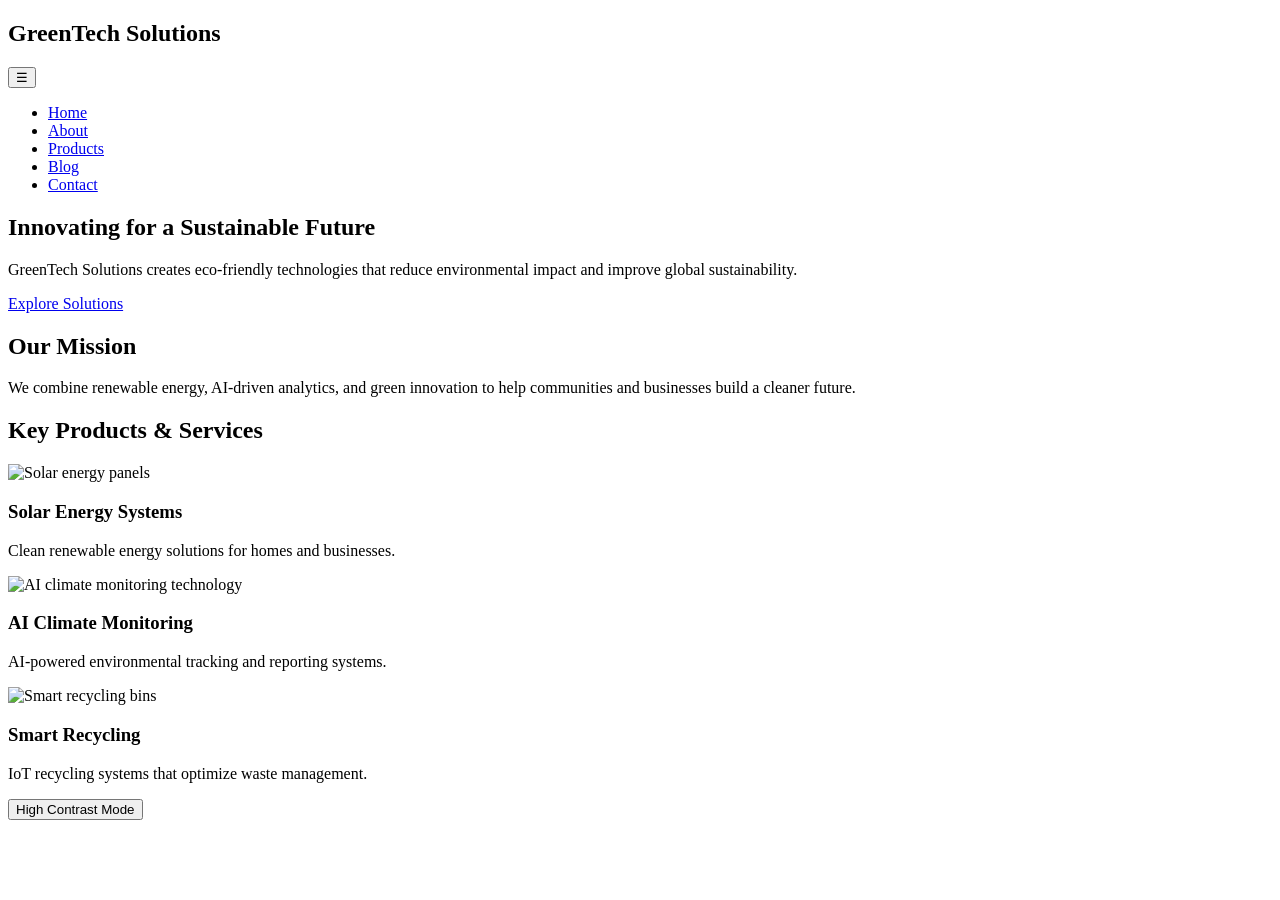
==== final/html/index.html @ 85e87ad6 "Final project" ====
<!DOCTYPE html>
<html lang="en">
<head>
  <meta charset="UTF-8">
  <meta name="viewport" content="width=device-width, initial-scale=1.0">
  <title>GreenTech Solutions</title>

  <link rel="stylesheet" href="css/style.css">
</head>

<body>

<header>
  <nav class="navbar">

    <h1 class="logo">GreenTech Solutions</h1>

    <button class="menu-toggle" aria-label="Toggle navigation">
      ☰
    </button>

    <ul class="nav-links">
      <li><a href="index.html">Home</a></li>
      <li><a href="about.html">About</a></li>
      <li><a href="products.html">Products</a></li>
      <li><a href="blog.html">Blog</a></li>
      <li><a href="contact.html">Contact</a></li>
    </ul>

  </nav>
</header>

<section class="hero">

  <div class="hero-content">
    <h2>Innovating for a Sustainable Future</h2>

    <p>
      GreenTech Solutions creates eco-friendly technologies that
      reduce environmental impact and improve global sustainability.
    </p>

    <a href="products.html" class="btn">Explore Solutions</a>
  </div>

</section>

<section class="mission">

  <h2>Our Mission</h2>

  <p>
    We combine renewable energy, AI-driven analytics, and green
    innovation to help communities and businesses build a cleaner future.
  </p>

</section>

<section class="services">

  <h2>Key Products & Services</h2>

  <div class="card-container">

    <div class="card">
      <img src="images/Harnessing-the-Sun.jpg"
           alt="Solar energy panels"
      >

      <h3>Solar Energy Systems</h3>

      <p>Clean renewable energy solutions for homes and businesses.</p>
    </div>

    <div class="card">
      <img src="images/climate.jpg"
           alt="AI climate monitoring technology"
      >

      <h3>AI Climate Monitoring</h3>

      <p>AI-powered environmental tracking and reporting systems.</p>
    </div>

    <div class="card">
      <img src="images/items-recycle.jpg"
           alt="Smart recycling bins"
      >

      <h3>Smart Recycling</h3>

      <p>IoT recycling systems that optimize waste management.</p>
    </div>

  </div>

</section>

<button id="contrastBtn">
  High Contrast Mode
</button>

<script src="js/script.js"></script>

</body>
</html>
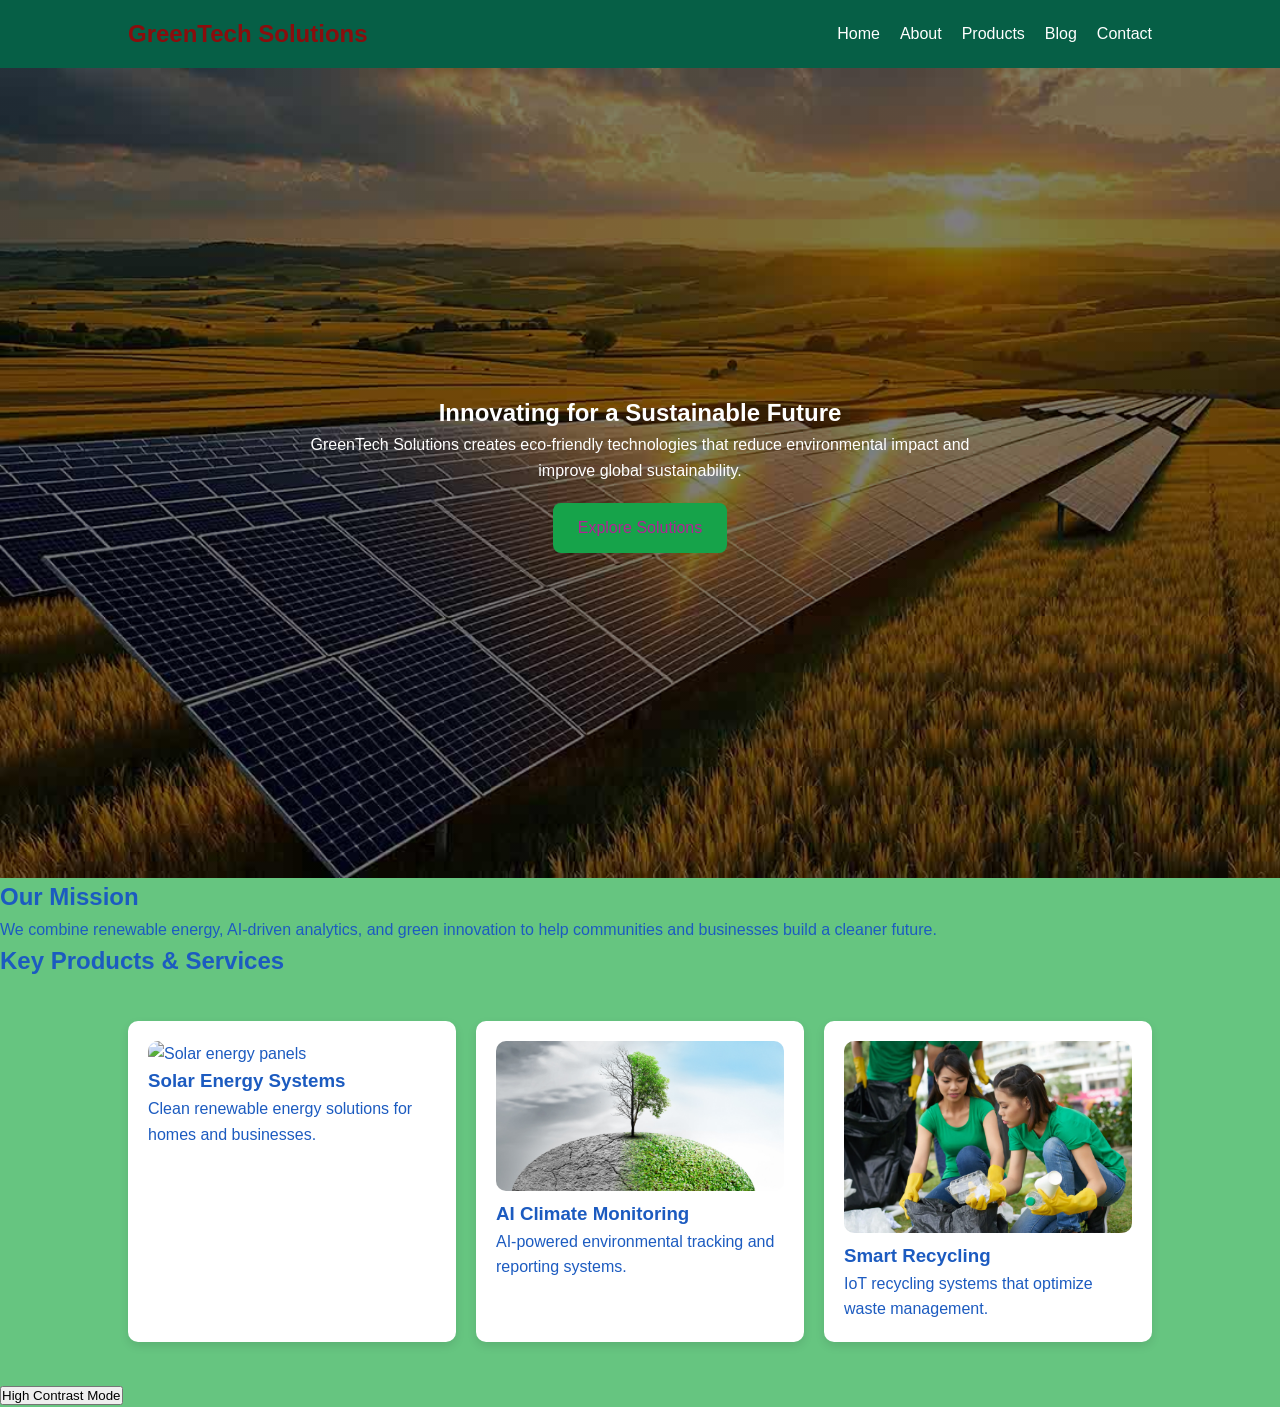
==== commit 8a3cf9df: "Final project" ====
--- a/final/html/index.html
+++ b/final/html/index.html
@@ -5,7 +5,7 @@
   <meta name="viewport" content="width=device-width, initial-scale=1.0">
   <title>GreenTech Solutions</title>
 
-  <link rel="stylesheet" href="css/style.css">
+  <link rel="stylesheet" href="../css/styles.css">
 </head>
 
 <body>
@@ -22,7 +22,7 @@
     <ul class="nav-links">
       <li><a href="index.html">Home</a></li>
       <li><a href="about.html">About</a></li>
-      <li><a href="products.html">Products</a></li>
+      <li><a href="greentech.html">Products</a></li>
       <li><a href="blog.html">Blog</a></li>
       <li><a href="contact.html">Contact</a></li>
     </ul>
@@ -40,7 +40,7 @@
       reduce environmental impact and improve global sustainability.
     </p>
 
-    <a href="products.html" class="btn">Explore Solutions</a>
+    <a href="greentech.html" class="btn">Explore Solutions</a>
   </div>
 
 </section>
@@ -63,7 +63,7 @@
   <div class="card-container">
 
     <div class="card">
-      <img src="images/Harnessing-the-Sun.jpg"
+      <img src="../images/Harnessing-Solar-Power.jpg"
            alt="Solar energy panels"
       >
 
@@ -73,7 +73,7 @@
     </div>
 
     <div class="card">
-      <img src="images/climate.jpg"
+      <img src="../images/climate.jpg"
            alt="AI climate monitoring technology"
       >
 
@@ -83,7 +83,7 @@
     </div>
 
     <div class="card">
-      <img src="images/items-recycle.jpg"
+      <img src="../images/items-recycle.jpg"
            alt="Smart recycling bins"
       >
 
@@ -100,7 +100,7 @@
   High Contrast Mode
 </button>
 
-<script src="js/script.js"></script>
+<script src="../javascript/script.js"></script>
 
 </body>
 </html>
--- a/final/css/styles.css
+++ b/final/css/styles.css
@@ -0,0 +1,153 @@
+* {
+  margin: 0;
+  padding: 0;
+  box-sizing: border-box;
+}
+
+body {
+  font-family: Arial, sans-serif;
+  background: #66c580;
+  color: #1c5bc0;
+  line-height: 1.6;
+}
+
+.navbar {
+  display: flex;
+  justify-content: space-between;
+  align-items: center;
+  background: #065f46;
+  padding: 15px 10%;
+}
+
+.logo {
+  color: rgb(138, 13, 13);
+}
+
+.nav-links {
+  display: flex;
+  list-style: none;
+  gap: 20px;
+}
+
+.nav-links a {
+  color: white;
+  text-decoration: none;
+}
+
+.menu-toggle {
+  display: none;
+}
+
+.hero {
+  height: 90vh;
+  display: flex;
+  justify-content: center;
+  align-items: center;
+  background:
+    linear-gradient(rgba(0,0,0,0.5),
+    rgba(0,0,0,0.5)),
+    url('../images/Harnessing-the-Sun.jpg');
+
+  background-size: cover;
+  color: white;
+  text-align: center;
+}
+
+.hero-content {
+  max-width: 700px;
+}
+
+.btn {
+  display: inline-block;
+  margin-top: 20px;
+  padding: 12px 25px;
+  background: #16a34a;
+  color: rgb(180, 34, 149);
+  text-decoration: none;
+  border-radius: 8px;
+}
+
+.card-container {
+  display: grid;
+  grid-template-columns:
+    repeat(auto-fit, minmax(250px, 1fr));
+
+  gap: 20px;
+  padding: 40px 10%;
+}
+
+.card {
+  background: white;
+  padding: 20px;
+  border-radius: 10px;
+  box-shadow: 0 4px 10px rgba(0,0,0,0.1);
+  transition: transform 0.3s;
+}
+
+.card:hover {
+  transform: translateY(-8px);
+}
+
+.card img {
+  width: 100%;
+  border-radius: 10px;
+}
+
+.page-header {
+  text-align: center;
+  padding: 50px 20px;
+  background: #eebd8e;
+}
+
+.timeline {
+  padding: 50px 10%;
+}
+
+.timeline-item {
+  border-left: 4px solid green;
+  padding-left: 20px;
+  margin-bottom: 20px;
+}
+
+.contact-container {
+  padding: 40px 10%;
+}
+
+form input,
+form textarea {
+  width: 100%;
+  padding: 15px;
+  margin-bottom: 15px;
+}
+
+.high-contrast {
+  background: rgb(10, 198, 255) !important;
+  color: rgb(189, 189, 91) !important;
+}
+
+@media (max-width: 768px) {
+
+  .nav-links {
+    display: none;
+    flex-direction: column;
+    width: 100%;
+    background: #065f46;
+    padding: 20px;
+  }
+
+  .nav-links.active {
+    display: flex;
+  }
+
+  .menu-toggle {
+    display: block;
+    background: none;
+    border: none;
+    color: rgb(255, 0, 149);
+    font-size: 2rem;
+  }
+
+  .hero h2 {
+    font-size: 2rem;
+  }
+}
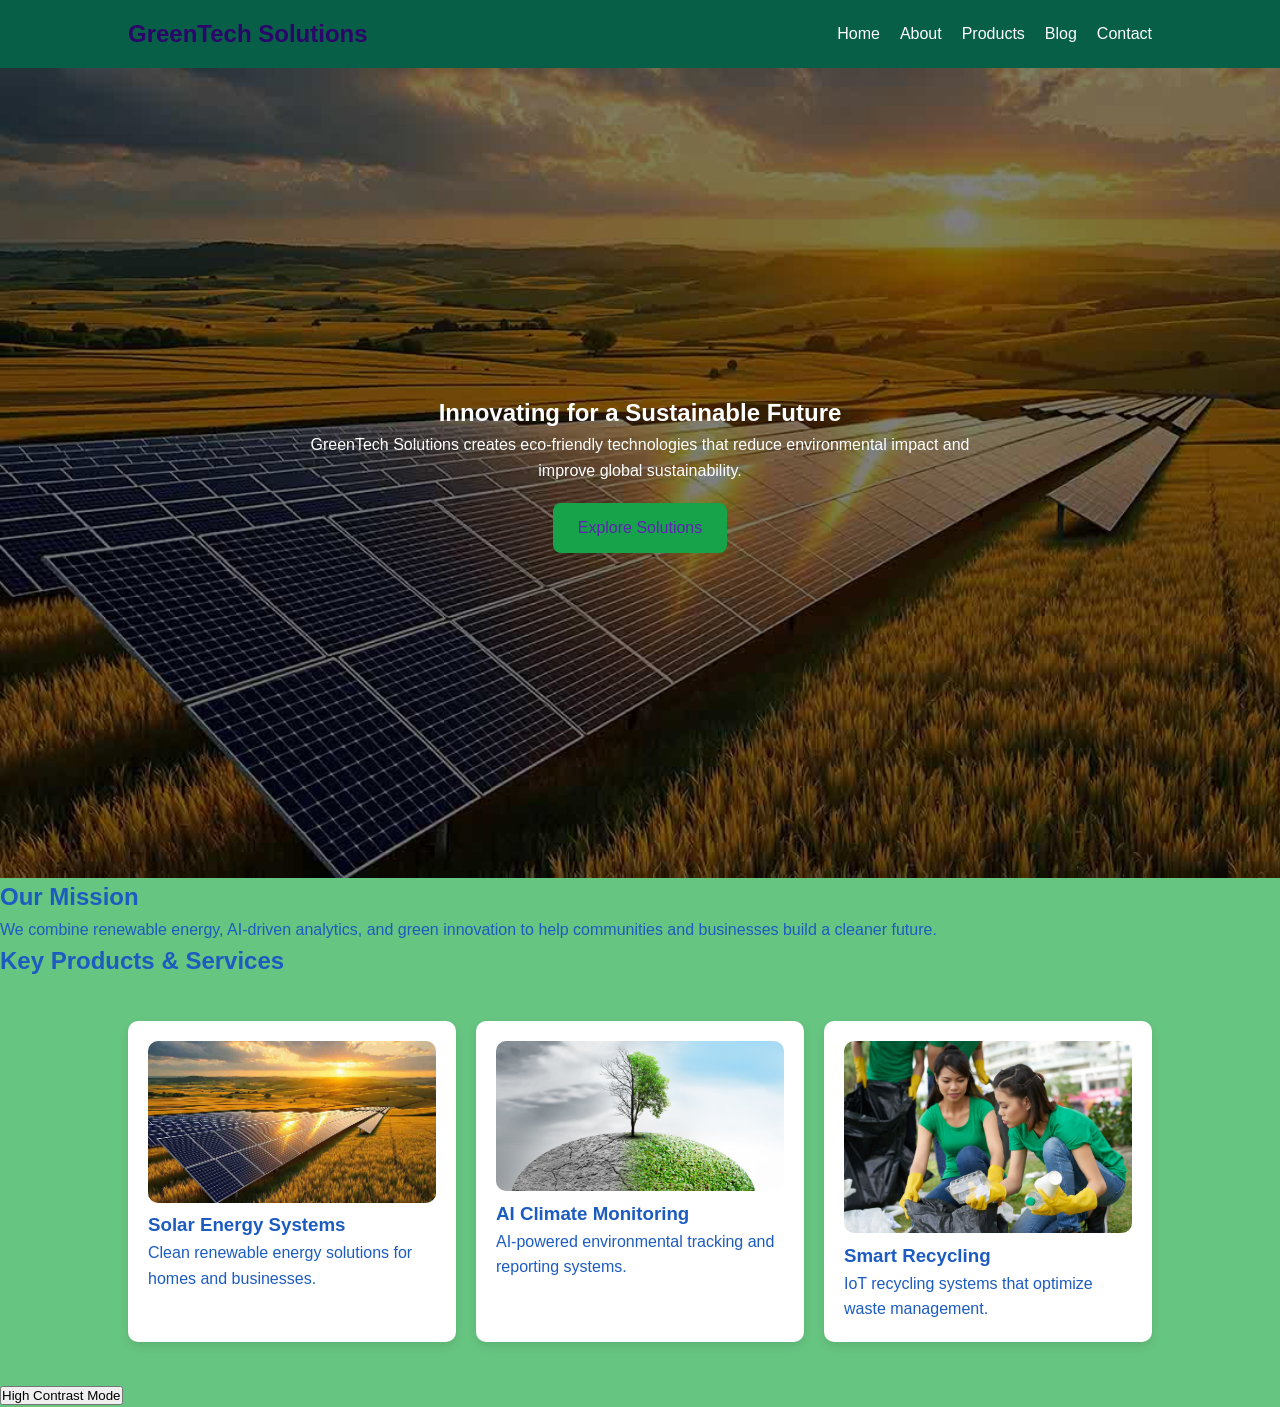
==== commit 5422e91a: "Final project" ====
--- a/final/html/index.html
+++ b/final/html/index.html
@@ -63,7 +63,7 @@
   <div class="card-container">
 
     <div class="card">
-      <img src="../images/Harnessing-Solar-Power.jpg"
+      <img src="../images/Harnessing-the-Sun.jpg"
            alt="Solar energy panels"
       >
 
--- a/final/css/styles.css
+++ b/final/css/styles.css
@@ -20,7 +20,7 @@
 }
 
 .logo {
-  color: rgb(138, 13, 13);
+  color: rgb(43, 5, 105);
 }
 
 .nav-links {
@@ -62,7 +62,7 @@
   margin-top: 20px;
   padding: 12px 25px;
   background: #16a34a;
-  color: rgb(180, 34, 149);
+  color: rgb(97, 34, 180);
   text-decoration: none;
   border-radius: 8px;
 }
@@ -143,7 +143,7 @@
     display: block;
     background: none;
     border: none;
-    color: rgb(255, 0, 149);
+    color: rgb(160, 213, 226);
     font-size: 2rem;
   }
 
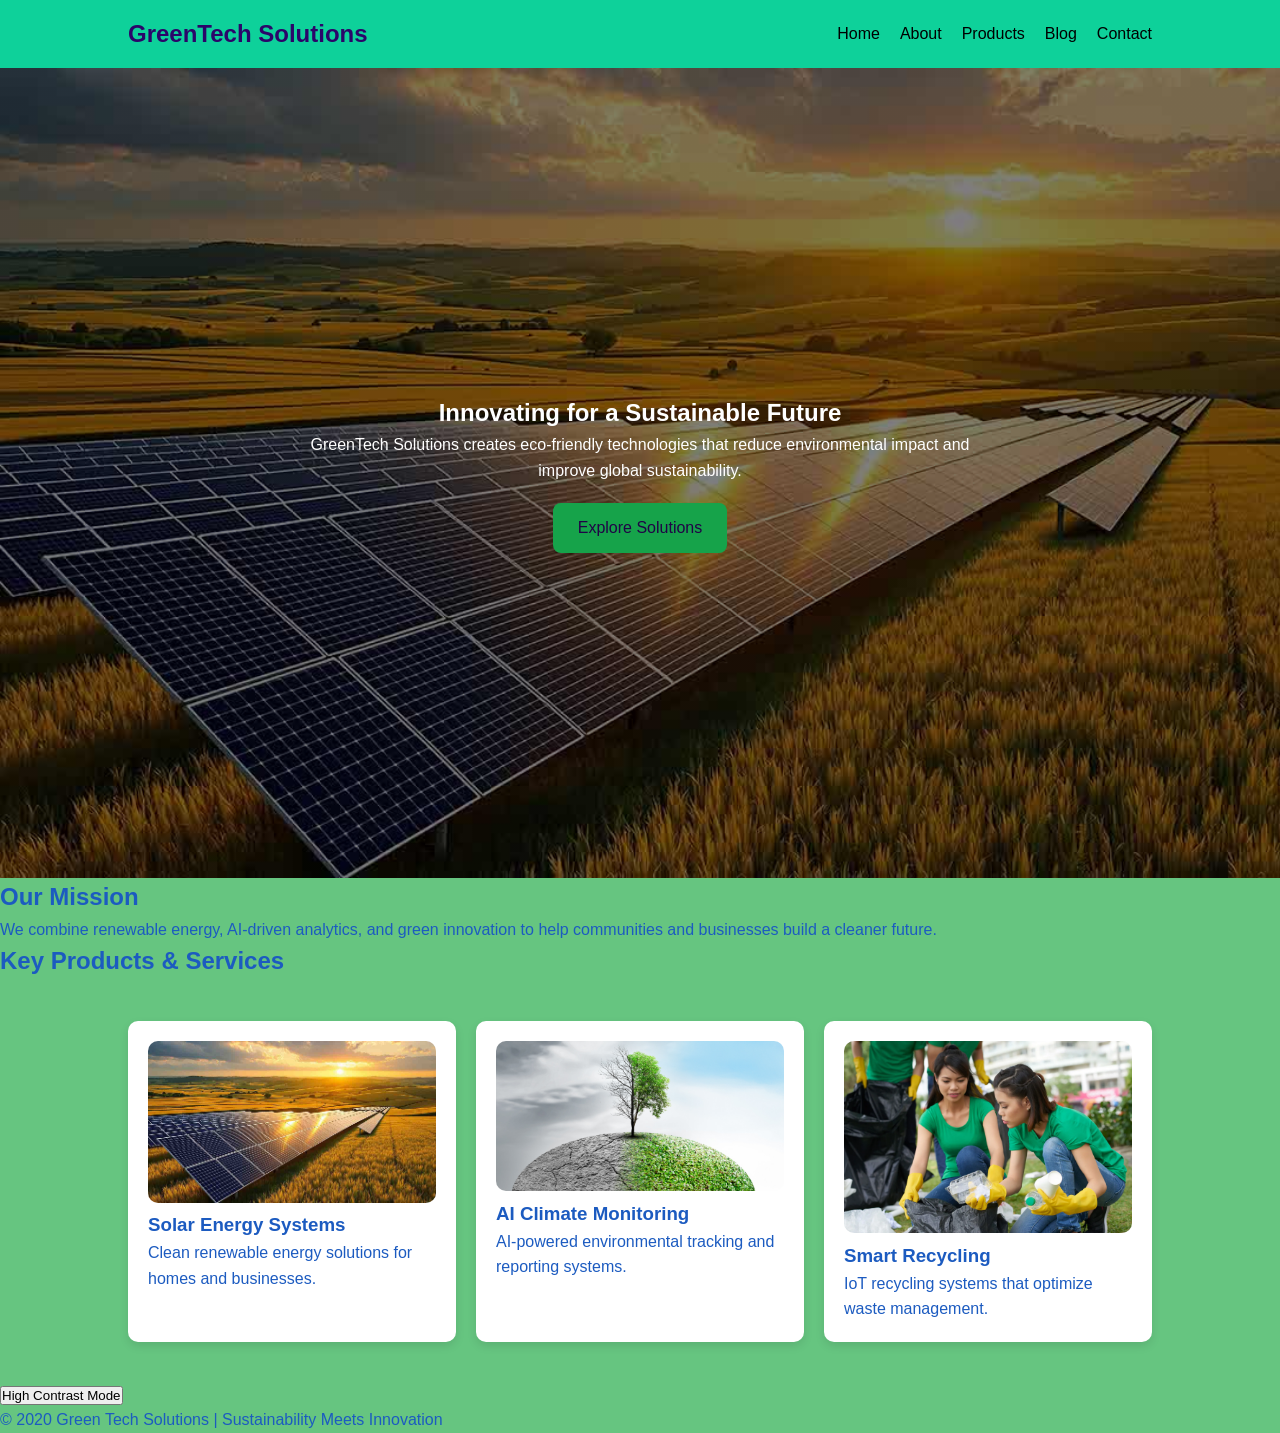
==== commit d024c8dd: "Final project" ====
--- a/final/html/index.html
+++ b/final/html/index.html
@@ -102,5 +102,9 @@
 
 <script src="../javascript/script.js"></script>
 
+<footer>
+    <p>© 2020 Green Tech Solutions | Sustainability Meets Innovation</p>
+  </footer>
+
 </body>
 </html>
--- a/final/css/styles.css
+++ b/final/css/styles.css
@@ -15,7 +15,7 @@
   display: flex;
   justify-content: space-between;
   align-items: center;
-  background: #065f46;
+  background: #0ed19a;
   padding: 15px 10%;
 }
 
@@ -30,7 +30,7 @@
 }
 
 .nav-links a {
-  color: white;
+  color: rgb(0, 0, 0);
   text-decoration: none;
 }
 
@@ -62,7 +62,7 @@
   margin-top: 20px;
   padding: 12px 25px;
   background: #16a34a;
-  color: rgb(97, 34, 180);
+  color: rgb(32, 3, 70);
   text-decoration: none;
   border-radius: 8px;
 }
@@ -150,4 +150,13 @@
   .hero h2 {
     font-size: 2rem;
   }
+
+  footer {
+  background: #022c22;
+  color: white;
+  text-align: center;
+  padding: 25px;
+  font-size: 0.95rem;
+}
+
 }
